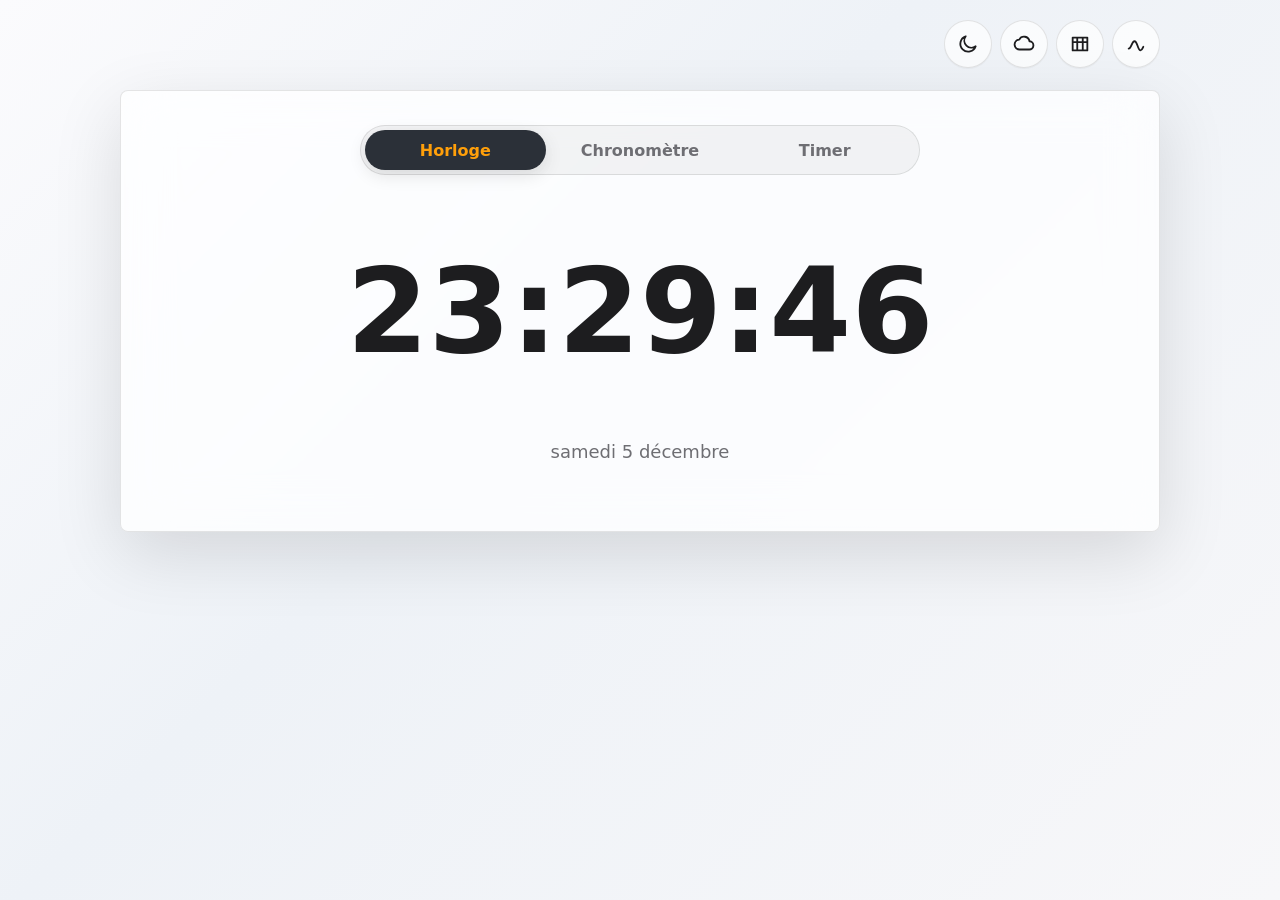
==== web/index.html @ a7f6c5f4 "first commit" ====
<!doctype html>
<html lang="fr">
<head>
  <meta charset="utf-8">
  <meta name="viewport" content="width=device-width, initial-scale=1, viewport-fit=cover">
  <meta name="theme-color" content="#f5f5f7">
  <meta name="apple-mobile-web-app-capable" content="yes">
  <meta name="apple-mobile-web-app-title" content="Sante">
  <title>Sante</title>
  <link rel="manifest" href="manifest.webmanifest">
  <link rel="icon" href="icon.svg" type="image/svg+xml">
  <link rel="stylesheet" href="app.css">
</head>
<body>
  <div class="app-shell">
    <header class="topbar">
      <div class="top-actions" aria-label="Actions">
        <button class="icon-button" type="button" id="themeToggle" aria-label="Activer le mode nuit" title="Mode nuit">
          <svg aria-hidden="true" viewBox="0 0 24 24"><path d="M20.4 14.5A7.8 7.8 0 0 1 9.5 3.6 8.6 8.6 0 1 0 20.4 14.5Z"/></svg>
        </button>
        <button class="icon-button" type="button" id="syncButton" aria-label="Synchroniser avec OneDrive" title="OneDrive">
          <svg aria-hidden="true" viewBox="0 0 24 24"><path d="M7.5 18h10a4.5 4.5 0 0 0 .5-9 6 6 0 0 0-11.2-1.8A5.4 5.4 0 0 0 7.5 18Z"/></svg>
        </button>
        <button class="icon-button" type="button" id="tableToggle" aria-label="Afficher le tableau" title="Tableau">
          <svg aria-hidden="true" viewBox="0 0 24 24"><path d="M4 5h16v14H4V5Zm0 5h16M9 5v14M15 5v14"/></svg>
        </button>
        <button class="icon-button" type="button" id="chartToggle" aria-label="Afficher les courbes" title="Courbes">
          <svg aria-hidden="true" viewBox="0 0 24 24"><path d="M4 17c3.2 0 3.2-8 6.4-8 3.3 0 3.3 10 6.6 10 1.5 0 2.2-2.2 3-4"/></svg>
        </button>
      </div>
    </header>

    <main>
      <section class="hero-panel" aria-label="Horloge et chronomètres">
        <nav class="segmented" aria-label="Mode">
          <button type="button" class="segment active" data-mode="clock">Horloge</button>
          <button type="button" class="segment" data-mode="stopwatch">Chronomètre</button>
          <button type="button" class="segment" data-mode="timer">Timer</button>
        </nav>

        <section class="mode-panel active" id="clockPanel" aria-label="Horloge">
          <output class="time-display" id="clockTime">00:00:00</output>
          <p class="subtle" id="clockDate"></p>
        </section>

        <section class="mode-panel" id="stopwatchPanel" aria-label="Chronomètre">
          <output class="time-display" id="stopwatchTime">00:00:00.0</output>
          <div class="control-row">
            <button class="icon-button run-control" type="button" id="stopwatchToggle" aria-label="Démarrer" title="Démarrer">
              <svg aria-hidden="true" viewBox="0 0 24 24"><path d="M8 5v14l11-7-11-7Z"/></svg>
            </button>
            <button class="icon-button" type="button" id="stopwatchReset" aria-label="Réinitialiser" title="Réinitialiser">
              <svg aria-hidden="true" viewBox="0 0 24 24"><path d="M4 12a8 8 0 1 1 2.3 5.7M4 18v-6h6"/></svg>
            </button>
          </div>
        </section>

        <section class="mode-panel" id="timerPanel" aria-label="Timer">
          <output class="time-display" id="timerTime">00:00</output>
          <div class="timer-inputs">
            <label>
              <span>min</span>
              <input type="number" inputmode="numeric" id="minutesInput" min="0" max="999" value="10">
            </label>
            <label>
              <span>sec</span>
              <input type="number" inputmode="numeric" id="secondsInput" min="0" max="59" value="00">
            </label>
          </div>
          <div class="control-row">
            <button class="icon-button run-control" type="button" id="timerToggle" aria-label="Démarrer" title="Démarrer">
              <svg aria-hidden="true" viewBox="0 0 24 24"><path d="M8 5v14l11-7-11-7Z"/></svg>
            </button>
            <button class="icon-button" type="button" id="timerReset" aria-label="Réinitialiser" title="Réinitialiser">
              <svg aria-hidden="true" viewBox="0 0 24 24"><path d="M4 12a8 8 0 1 1 2.3 5.7M4 18v-6h6"/></svg>
            </button>
          </div>
        </section>
      </section>

      <section class="drawer" id="tableDrawer" aria-label="Tableau">
        <div class="section-header">
          <div class="command-row">
            <button class="icon-button" type="button" id="saveButton" aria-label="Sauvegarder" title="Sauvegarder">
              <svg aria-hidden="true" viewBox="0 0 24 24"><path d="M5 4h12l2 2v14H5V4Zm3 0v6h8V4M8 20v-6h8v6"/></svg>
            </button>
            <button class="icon-button" type="button" id="importButton" aria-label="Importer" title="Importer">
              <svg aria-hidden="true" viewBox="0 0 24 24"><path d="M12 4v12m0 0 5-5m-5 5-5-5M5 20h14"/></svg>
            </button>
            <button class="icon-button" type="button" id="exportButton" aria-label="Exporter" title="Exporter">
              <svg aria-hidden="true" viewBox="0 0 24 24"><path d="M12 20V8m0 0 5 5m-5-5-5 5M5 4h14"/></svg>
            </button>
          </div>
        </div>
        <p class="save-state visually-hidden" id="saveState">Pret</p>
        <div class="table-scroll">
          <table id="healthTable" aria-label="Données de santé"></table>
        </div>
        <input class="visually-hidden" type="file" id="fileInput" accept=".csv,.json,text/csv,application/json">
      </section>

      <section class="drawer" id="chartDrawer" aria-label="Courbes">
        <div class="section-header">
          <button class="icon-button" type="button" id="refreshChartButton" aria-label="Actualiser" title="Actualiser">
            <svg aria-hidden="true" viewBox="0 0 24 24"><path d="M4 12a8 8 0 0 1 13.7-5.7M20 6v6h-6M20 12a8 8 0 0 1-13.7 5.7M4 18v-6h6"/></svg>
          </button>
        </div>
        <div class="chart-wrap">
          <svg id="chartSvg" role="img" aria-label="Courbes de santé" viewBox="0 0 760 360"></svg>
        </div>
      </section>
    </main>
  </div>

  <p class="sync-state" id="syncState" aria-live="polite"></p>
  <script src="sync-config.js"></script>
  <script src="app.js"></script>
</body>
</html>
---- web/app.css ----
:root {
  color-scheme: light;
  --bg: #f5f5f7;
  --surface: rgba(255, 255, 255, 0.76);
  --surface-soft: rgba(255, 255, 255, 0.62);
  --surface-strong: #ffffff;
  --text: #1d1d1f;
  --muted: #6e6e73;
  --line: rgba(0, 0, 0, 0.1);
  --blue: #0071e3;
  --green: #1a7f37;
  --red: #c9352b;
  --button-bg: rgba(255, 255, 255, 0.7);
  --button-hover: #ffffff;
  --selected-bg: #2b3038;
  --selected-accent: #ff9f0a;
  --run-bg: #0f5f2e;
  --run-icon: #8dffb0;
  --pause-bg: #8f1d1d;
  --pause-icon: #ffb1aa;
  --shadow: 0 22px 70px rgba(0, 0, 0, 0.12);
  --radius: 8px;
  font-family: -apple-system, BlinkMacSystemFont, "SF Pro Display", "Segoe UI", system-ui, sans-serif;
}

body.night {
  color-scheme: dark;
  --bg: #0c0f14;
  --surface: rgba(24, 28, 35, 0.78);
  --surface-soft: rgba(31, 36, 45, 0.68);
  --surface-strong: #1b2028;
  --text: #f5f5f7;
  --muted: #a7adb7;
  --line: rgba(255, 255, 255, 0.14);
  --blue: #4ea1ff;
  --green: #4bd964;
  --red: #ff6961;
  --button-bg: #23272f;
  --button-hover: #2c323c;
  --selected-bg: #23272f;
  --selected-accent: #ff9f0a;
  --run-bg: #0c4f2a;
  --run-icon: #91ffb7;
  --pause-bg: #7d1f1f;
  --pause-icon: #ffaaa3;
  --shadow: 0 24px 78px rgba(0, 0, 0, 0.36);
}

* {
  box-sizing: border-box;
}

html {
  min-height: 100%;
  background: linear-gradient(135deg, #fbfbfd 0%, #eef2f7 42%, #f7f7f9 100%);
}

body {
  min-height: 100vh;
  margin: 0;
  color: var(--text);
  background: transparent;
}

body.night {
  background: linear-gradient(135deg, #0b0d12 0%, #151a22 52%, #0f131a 100%);
}

button,
input {
  font: inherit;
}

button {
  min-height: 44px;
  border: 1px solid var(--line);
  border-radius: 999px;
  padding: 0 18px;
  color: var(--text);
  background: var(--button-bg);
  box-shadow: 0 1px 1px rgba(0, 0, 0, 0.04);
  cursor: pointer;
  transition: transform 160ms ease, background 160ms ease, border-color 160ms ease;
}

button:hover {
  background: var(--button-hover);
  border-color: rgba(0, 0, 0, 0.16);
}

button:active {
  transform: scale(0.98);
}

button.primary {
  color: #ffffff;
  border-color: transparent;
  background: var(--blue);
}

button.active {
  color: var(--selected-accent);
  border-color: transparent;
  background: var(--selected-bg);
}

.run-control {
  color: var(--run-icon);
  border-color: transparent;
  background: var(--run-bg);
}

.run-control:hover {
  background: var(--run-bg);
}

.run-control.running {
  color: var(--pause-icon);
  background: var(--pause-bg);
}

.run-control.running:hover {
  background: var(--pause-bg);
}

.app-shell {
  width: min(1120px, 100%);
  margin: 0 auto;
  padding: max(20px, env(safe-area-inset-top)) clamp(16px, 4vw, 40px) 40px;
}

.topbar,
.section-header,
.command-row,
.top-actions,
.control-row,
.timer-inputs {
  display: flex;
  align-items: center;
}

.topbar {
  justify-content: flex-end;
  gap: 16px;
  margin-bottom: 22px;
}

h1,
h2,
p {
  margin: 0;
}

h1 {
  font-size: 34px;
  font-weight: 700;
  letter-spacing: 0;
}

h2 {
  font-size: 24px;
  font-weight: 680;
  letter-spacing: 0;
}

.eyebrow,
.panel-label,
.save-state {
  color: var(--muted);
  font-size: 13px;
  font-weight: 650;
  text-transform: uppercase;
  letter-spacing: 0;
}

.top-actions,
.command-row {
  gap: 8px;
  flex-wrap: wrap;
  justify-content: flex-end;
}

.icon-button {
  width: 48px;
  height: 48px;
  display: inline-grid;
  place-items: center;
  padding: 0;
  line-height: 1;
}

.icon-button svg {
  width: 22px;
  height: 22px;
  fill: none;
  stroke: currentColor;
  stroke-width: 2;
  stroke-linecap: round;
  stroke-linejoin: round;
}

.icon-button svg path[fill] {
  stroke: none;
}

.hero-panel,
.drawer {
  border: 1px solid var(--line);
  border-radius: var(--radius);
  background: var(--surface);
  box-shadow: var(--shadow);
  backdrop-filter: blur(24px) saturate(1.5);
  -webkit-backdrop-filter: blur(24px) saturate(1.5);
}

.hero-panel {
  min-height: 430px;
  padding: clamp(18px, 4vw, 34px);
}

.segmented {
  display: grid;
  grid-template-columns: repeat(3, 1fr);
  gap: 4px;
  width: min(560px, 100%);
  margin: 0 auto 42px;
  padding: 4px;
  border: 1px solid var(--line);
  border-radius: 999px;
  background: rgba(0, 0, 0, 0.04);
}

.segment {
  min-height: 40px;
  border: 0;
  border-radius: 999px;
  background: transparent;
  box-shadow: none;
  color: var(--muted);
  font-weight: 650;
}

.segment.active {
  color: var(--selected-accent);
  background: var(--selected-bg);
  box-shadow: 0 5px 18px rgba(0, 0, 0, 0.11);
}

.mode-panel {
  display: none;
  min-height: 280px;
  place-items: center;
  text-align: center;
}

.mode-panel.active {
  display: grid;
}

.time-display {
  display: block;
  width: 100%;
  font-variant-numeric: tabular-nums;
  font-size: clamp(58px, 14vw, 118px);
  font-weight: 730;
  line-height: 1;
  letter-spacing: 0;
}

.subtle {
  color: var(--muted);
  font-size: 18px;
  font-weight: 520;
}

.control-row {
  justify-content: center;
  gap: 10px;
  flex-wrap: wrap;
}

.timer-inputs {
  justify-content: center;
  gap: 12px;
  margin: 12px 0 22px;
}

.timer-inputs label {
  display: grid;
  gap: 5px;
  color: var(--muted);
  font-size: 12px;
  font-weight: 650;
  text-transform: uppercase;
  letter-spacing: 0;
}

.timer-inputs input {
  width: 96px;
  min-height: 48px;
  border: 1px solid var(--line);
  border-radius: 8px;
  padding: 0 14px;
  color: var(--text);
  background: var(--surface-strong);
  text-align: center;
  font-size: 22px;
  font-variant-numeric: tabular-nums;
}

.drawer {
  display: none;
  margin-top: 18px;
  padding: clamp(16px, 3vw, 24px);
}

.drawer.open {
  display: block;
}

.section-header {
  justify-content: flex-end;
  gap: 16px;
  margin-bottom: 10px;
}

.save-state {
  min-height: 20px;
  margin-bottom: 12px;
}

.table-scroll {
  max-height: min(62vh, 620px);
  overflow: auto;
  border: 1px solid var(--line);
  border-radius: 8px;
  background: var(--surface-soft);
}

table {
  width: 100%;
  min-width: 680px;
  border-collapse: separate;
  border-spacing: 0;
}

td {
  border-right: 1px solid var(--line);
  border-bottom: 1px solid var(--line);
  background: var(--surface-soft);
}

tr:first-child td {
  position: sticky;
  top: 0;
  z-index: 1;
  background: var(--surface-strong);
}

td:last-child {
  border-right: 0;
}

tr:last-child td {
  border-bottom: 0;
}

td input {
  width: 100%;
  min-width: 0;
  height: 42px;
  border: 0;
  padding: 0 10px;
  color: var(--text);
  background: transparent;
  font-size: 15px;
  font-variant-numeric: tabular-nums;
}

td input:focus {
  outline: 2px solid rgba(0, 113, 227, 0.42);
  outline-offset: -2px;
  background: var(--surface-strong);
}

.chart-wrap {
  min-height: 360px;
  overflow: hidden;
  border: 1px solid var(--line);
  border-radius: 8px;
  background: var(--surface-soft);
}

svg {
  display: block;
  width: 100%;
  height: auto;
}

.axis,
.grid-line {
  stroke: rgba(0, 0, 0, 0.12);
  stroke-width: 1;
}

.series-line {
  fill: none;
  stroke-width: 3.5;
  stroke-linecap: round;
  stroke-linejoin: round;
}

.series-dot {
  stroke: #ffffff;
  stroke-width: 3;
}

.chart-label {
  fill: var(--muted);
  font-size: 13px;
  font-weight: 600;
}

.legend-label {
  cursor: pointer;
}

.chart-label.muted {
  opacity: 0.42;
}

.legend-dot {
  cursor: pointer;
  stroke-width: 2.5;
}

.empty-chart {
  fill: var(--muted);
  font-size: 18px;
  font-weight: 650;
}

.visually-hidden {
  position: absolute;
  width: 1px;
  height: 1px;
  overflow: hidden;
  clip: rect(0 0 0 0);
  white-space: nowrap;
}

.sync-state {
  position: fixed;
  right: max(14px, env(safe-area-inset-right));
  bottom: max(14px, env(safe-area-inset-bottom));
  z-index: 10;
  max-width: min(360px, calc(100vw - 28px));
  min-height: 0;
  margin: 0;
  padding: 0;
  border: 0;
  border-radius: 8px;
  color: var(--text);
  background: transparent;
  box-shadow: none;
  font-size: 14px;
  font-weight: 620;
  opacity: 0;
  pointer-events: none;
  transform: translateY(8px);
  transition: opacity 180ms ease, transform 180ms ease, padding 180ms ease;
}

.sync-state.visible {
  min-height: 38px;
  padding: 10px 14px;
  border: 1px solid var(--line);
  background: var(--surface-strong);
  box-shadow: 0 12px 34px rgba(0, 0, 0, 0.16);
  opacity: 1;
  transform: translateY(0);
}

@media (max-width: 680px) {
  .app-shell {
    padding-inline: 12px;
  }

  .topbar,
  .section-header {
    align-items: flex-start;
  }

  h1 {
    font-size: 30px;
  }

  .hero-panel {
    min-height: 390px;
    border-radius: 8px;
  }

  .segmented {
    margin-bottom: 34px;
  }

  .segment {
    padding-inline: 8px;
    font-size: 13px;
  }

  .section-header {
    display: grid;
  }

  .command-row {
    justify-content: flex-start;
  }

  .command-row button {
    padding-inline: 14px;
  }

  .time-display {
    font-size: clamp(52px, 17vw, 82px);
  }

  .timer-inputs input {
    width: 88px;
  }
}
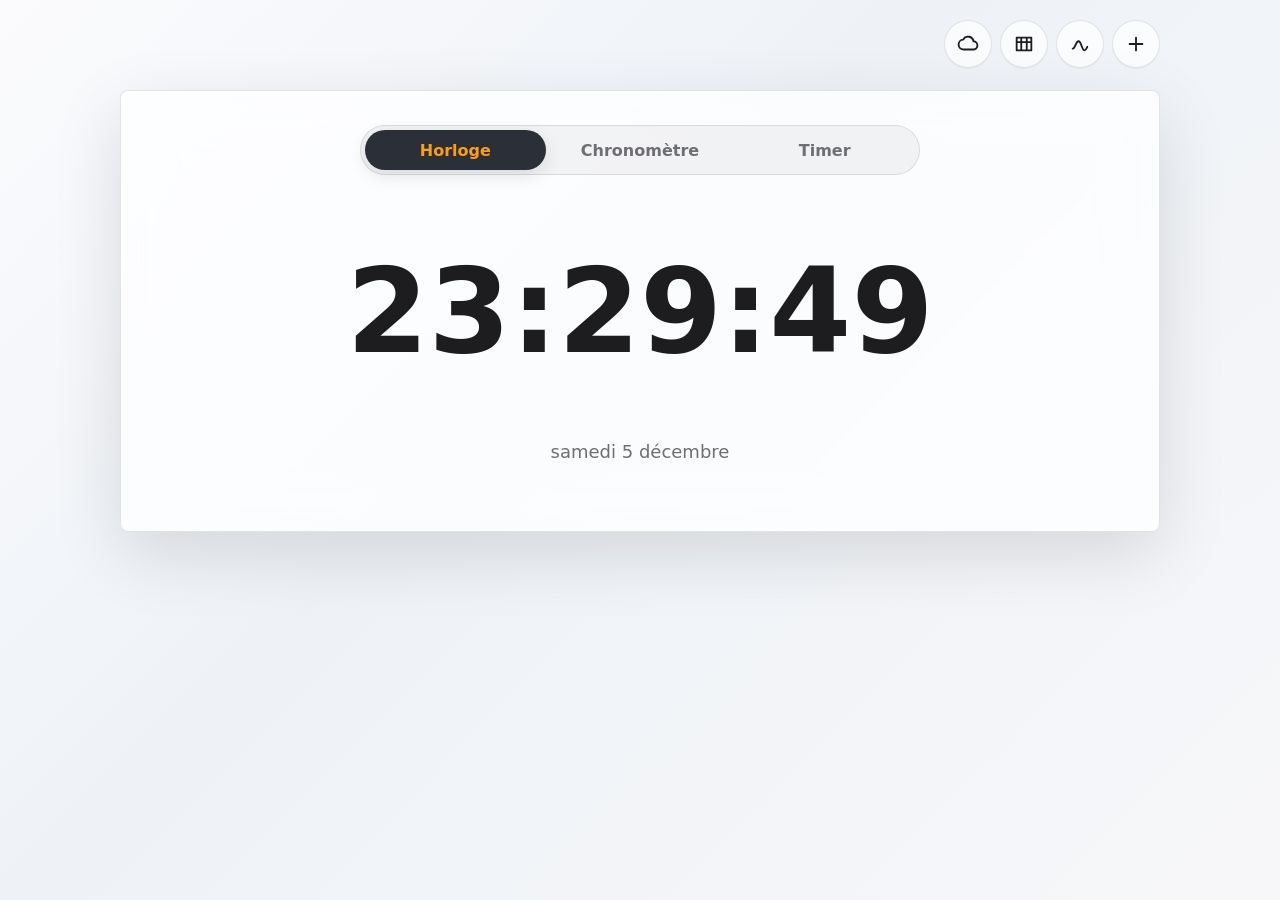
==== commit 455b9138: "Refine mobile controls and table sizing" ====
--- a/web/index.html
+++ b/web/index.html
@@ -15,9 +15,6 @@
   <div class="app-shell">
     <header class="topbar">
       <div class="top-actions" aria-label="Actions">
-        <button class="icon-button" type="button" id="themeToggle" aria-label="Activer le mode nuit" title="Mode nuit">
-          <svg aria-hidden="true" viewBox="0 0 24 24"><path d="M20.4 14.5A7.8 7.8 0 0 1 9.5 3.6 8.6 8.6 0 1 0 20.4 14.5Z"/></svg>
-        </button>
         <button class="icon-button" type="button" id="syncButton" aria-label="Synchroniser avec OneDrive" title="OneDrive">
           <svg aria-hidden="true" viewBox="0 0 24 24"><path d="M7.5 18h10a4.5 4.5 0 0 0 .5-9 6 6 0 0 0-11.2-1.8A5.4 5.4 0 0 0 7.5 18Z"/></svg>
         </button>
@@ -27,6 +24,25 @@
         <button class="icon-button" type="button" id="chartToggle" aria-label="Afficher les courbes" title="Courbes">
           <svg aria-hidden="true" viewBox="0 0 24 24"><path d="M4 17c3.2 0 3.2-8 6.4-8 3.3 0 3.3 10 6.6 10 1.5 0 2.2-2.2 3-4"/></svg>
         </button>
+        <div class="menu-wrap">
+          <button class="icon-button" type="button" id="moreToggle" aria-label="Plus d'actions" aria-expanded="false" title="Plus">
+            <svg aria-hidden="true" viewBox="0 0 24 24"><path d="M12 5v14M5 12h14"/></svg>
+          </button>
+          <div class="action-menu" id="actionMenu" aria-label="Plus d'actions">
+            <button class="icon-button" type="button" id="themeToggle" aria-label="Activer le mode nuit" title="Mode nuit">
+              <svg aria-hidden="true" viewBox="0 0 24 24"><path d="M20.4 14.5A7.8 7.8 0 0 1 9.5 3.6 8.6 8.6 0 1 0 20.4 14.5Z"/></svg>
+            </button>
+            <button class="icon-button" type="button" id="saveButton" aria-label="Sauvegarder" title="Sauvegarder">
+              <svg aria-hidden="true" viewBox="0 0 24 24"><path d="M5 4h12l2 2v14H5V4Zm3 0v6h8V4M8 20v-6h8v6"/></svg>
+            </button>
+            <button class="icon-button" type="button" id="importButton" aria-label="Importer" title="Importer">
+              <svg aria-hidden="true" viewBox="0 0 24 24"><path d="M12 4v12m0 0 5-5m-5 5-5-5M5 20h14"/></svg>
+            </button>
+            <button class="icon-button" type="button" id="exportButton" aria-label="Exporter" title="Exporter">
+              <svg aria-hidden="true" viewBox="0 0 24 24"><path d="M12 20V8m0 0 5 5m-5-5-5 5M5 4h14"/></svg>
+            </button>
+          </div>
+        </div>
       </div>
     </header>
 
@@ -79,19 +95,6 @@
       </section>
 
       <section class="drawer" id="tableDrawer" aria-label="Tableau">
-        <div class="section-header">
-          <div class="command-row">
-            <button class="icon-button" type="button" id="saveButton" aria-label="Sauvegarder" title="Sauvegarder">
-              <svg aria-hidden="true" viewBox="0 0 24 24"><path d="M5 4h12l2 2v14H5V4Zm3 0v6h8V4M8 20v-6h8v6"/></svg>
-            </button>
-            <button class="icon-button" type="button" id="importButton" aria-label="Importer" title="Importer">
-              <svg aria-hidden="true" viewBox="0 0 24 24"><path d="M12 4v12m0 0 5-5m-5 5-5-5M5 20h14"/></svg>
-            </button>
-            <button class="icon-button" type="button" id="exportButton" aria-label="Exporter" title="Exporter">
-              <svg aria-hidden="true" viewBox="0 0 24 24"><path d="M12 20V8m0 0 5 5m-5-5-5 5M5 4h14"/></svg>
-            </button>
-          </div>
-        </div>
         <p class="save-state visually-hidden" id="saveState">Pret</p>
         <div class="table-scroll">
           <table id="healthTable" aria-label="Données de santé"></table>
--- a/web/app.css
+++ b/web/app.css
@@ -176,8 +176,38 @@
 .top-actions,
 .command-row {
   gap: 8px;
+  justify-content: flex-end;
+}
+
+.top-actions {
+  flex-wrap: nowrap;
+}
+
+.command-row {
   flex-wrap: wrap;
-  justify-content: flex-end;
+}
+
+.menu-wrap {
+  position: relative;
+}
+
+.action-menu {
+  position: absolute;
+  top: calc(100% + 8px);
+  right: 0;
+  z-index: 5;
+  display: none;
+  grid-template-columns: repeat(2, 48px);
+  gap: 8px;
+  padding: 8px;
+  border: 1px solid var(--line);
+  border-radius: 8px;
+  background: var(--surface-strong);
+  box-shadow: 0 16px 42px rgba(0, 0, 0, 0.18);
+}
+
+.action-menu.open {
+  display: grid;
 }
 
 .icon-button {
@@ -339,7 +369,8 @@
 
 table {
   width: 100%;
-  min-width: 680px;
+  min-width: 0;
+  table-layout: fixed;
   border-collapse: separate;
   border-spacing: 0;
 }
@@ -368,13 +399,14 @@
 td input {
   width: 100%;
   min-width: 0;
-  height: 42px;
+  height: 40px;
   border: 0;
-  padding: 0 10px;
+  padding: 0 clamp(4px, 1.6vw, 10px);
   color: var(--text);
   background: transparent;
-  font-size: 15px;
+  font-size: clamp(12px, 3.2vw, 15px);
   font-variant-numeric: tabular-nums;
+  text-overflow: ellipsis;
 }
 
 td input:focus {
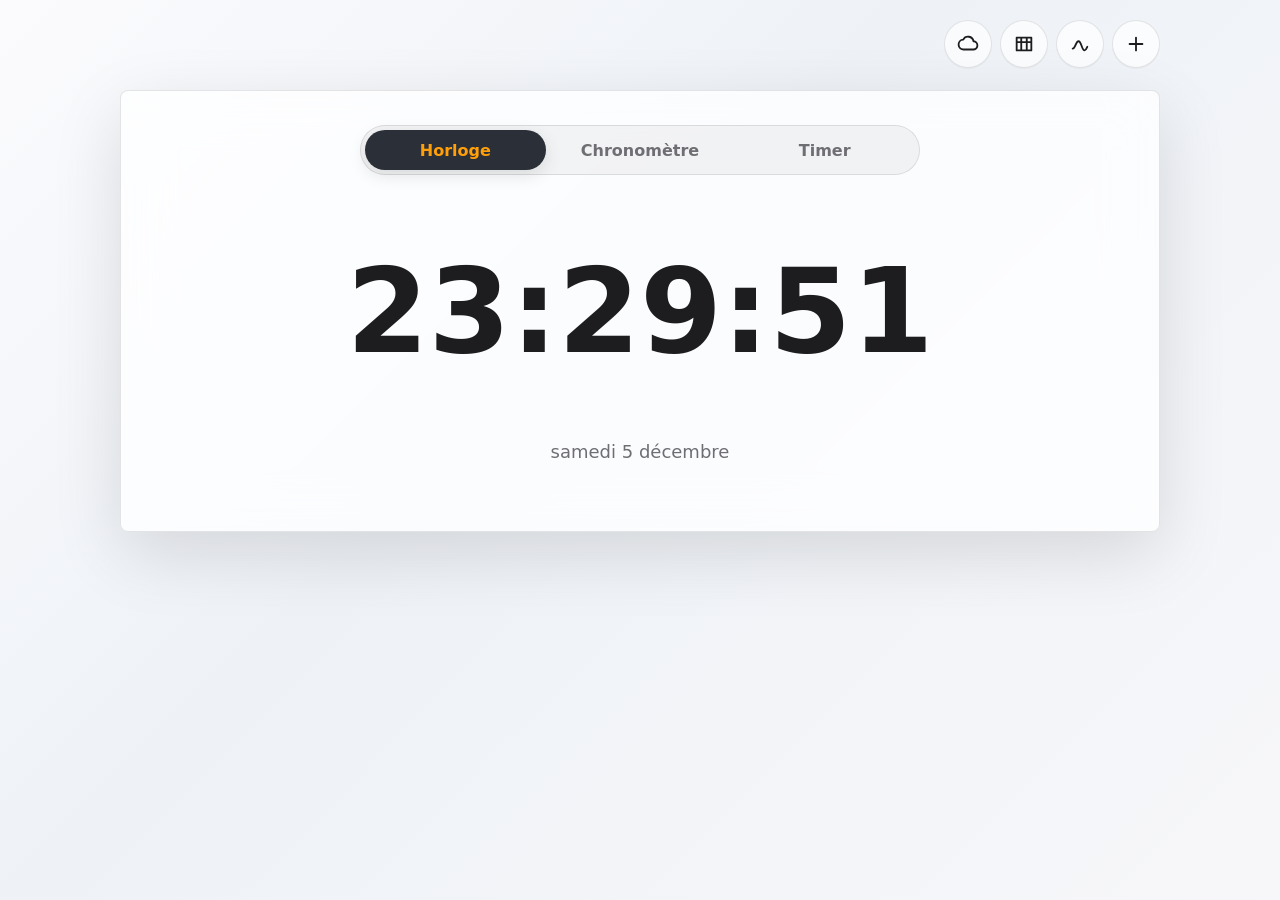
==== commit c2cce5cb: "Improve OneDrive save shortcut and toast layout" ====
--- a/web/index.html
+++ b/web/index.html
@@ -32,7 +32,7 @@
             <button class="icon-button" type="button" id="themeToggle" aria-label="Activer le mode nuit" title="Mode nuit">
               <svg aria-hidden="true" viewBox="0 0 24 24"><path d="M20.4 14.5A7.8 7.8 0 0 1 9.5 3.6 8.6 8.6 0 1 0 20.4 14.5Z"/></svg>
             </button>
-            <button class="icon-button" type="button" id="saveButton" aria-label="Sauvegarder" title="Sauvegarder">
+            <button class="icon-button" type="button" id="saveButton" aria-label="Sauvegarder sur OneDrive" title="OneDrive">
               <svg aria-hidden="true" viewBox="0 0 24 24"><path d="M5 4h12l2 2v14H5V4Zm3 0v6h8V4M8 20v-6h8v6"/></svg>
             </button>
             <button class="icon-button" type="button" id="importButton" aria-label="Importer" title="Importer">
--- a/web/app.css
+++ b/web/app.css
@@ -483,12 +483,14 @@
 
 .sync-state {
   position: fixed;
+  left: max(14px, env(safe-area-inset-left));
   right: max(14px, env(safe-area-inset-right));
   bottom: max(14px, env(safe-area-inset-bottom));
   z-index: 10;
-  max-width: min(360px, calc(100vw - 28px));
+  width: min(360px, calc(100vw - 28px));
+  max-width: calc(100vw - 28px);
   min-height: 0;
-  margin: 0;
+  margin: 0 auto;
   padding: 0;
   border: 0;
   border-radius: 8px;
@@ -497,6 +499,8 @@
   box-shadow: none;
   font-size: 14px;
   font-weight: 620;
+  text-align: center;
+  overflow-wrap: anywhere;
   opacity: 0;
   pointer-events: none;
   transform: translateY(8px);
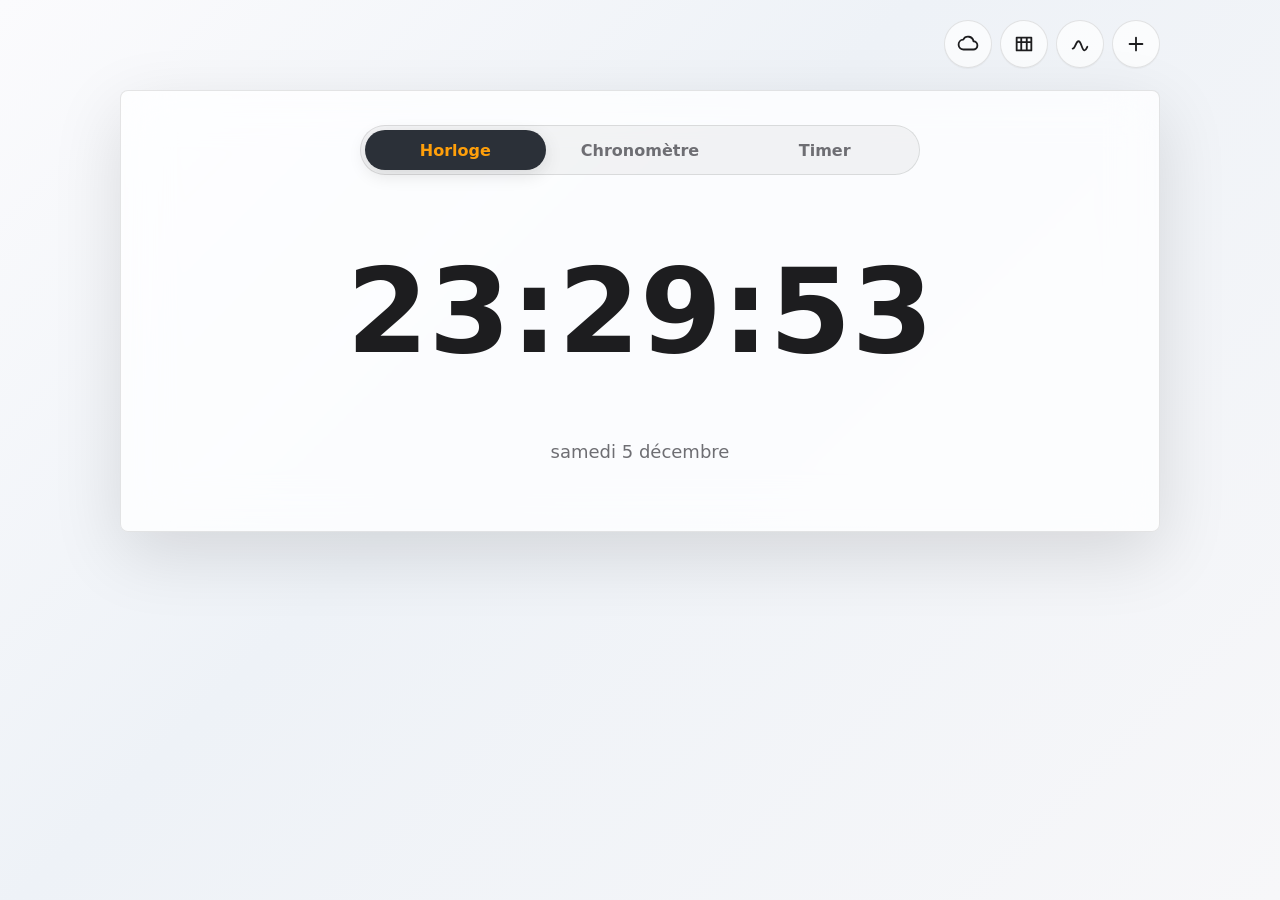
==== commit d689155f: "Add table sync shortcut and timer notification" ====
--- a/web/index.html
+++ b/web/index.html
@@ -95,6 +95,11 @@
       </section>
 
       <section class="drawer" id="tableDrawer" aria-label="Tableau">
+        <div class="section-header">
+          <button class="icon-button" type="button" id="tableSaveButton" aria-label="Sauvegarder sur OneDrive" title="OneDrive">
+            <svg aria-hidden="true" viewBox="0 0 24 24"><path d="M5 4h12l2 2v14H5V4Zm3 0v6h8V4M8 20v-6h8v6"/></svg>
+          </button>
+        </div>
         <p class="save-state visually-hidden" id="saveState">Pret</p>
         <div class="table-scroll">
           <table id="healthTable" aria-label="Données de santé"></table>
